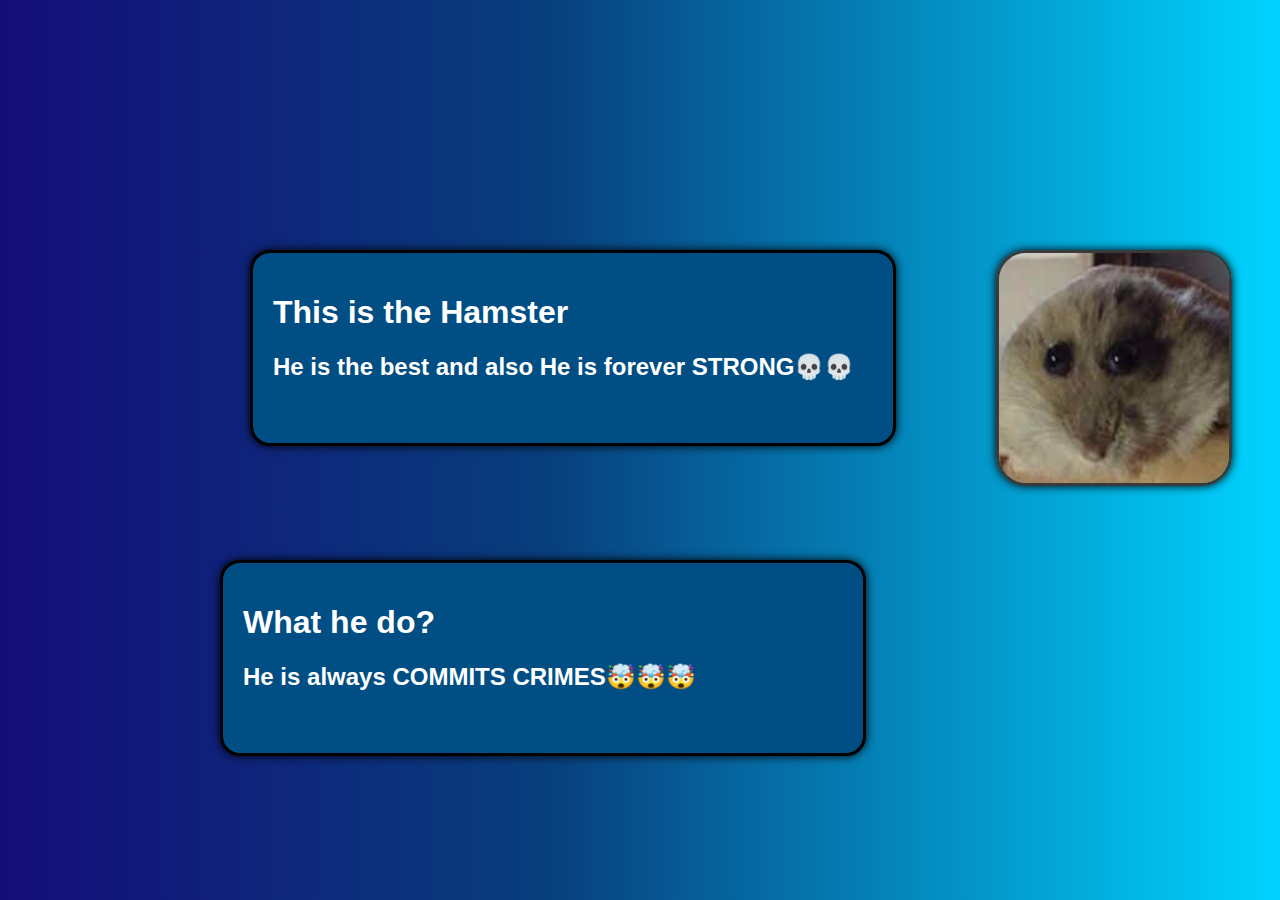
==== index.html @ 99b7d0bd "correct file connection" ====
<!DOCTYPE html>
<html lang="en">
<head>
  <meta charset="UTF-8">
  <meta name="viewport" content="width=device-width, initial-scale=1.0">
  <title>Home</title>
  <link rel="stylesheet" href="assets/style/style.css">
</head>
<body>
  <!-- Intro -->
  <div class="intro">
    <div class="intro_content">

      <div class="intro_text">
        <h1>This is the Hamster</h1>
        <h2>He is the best and also He is forever STRONG💀💀</h2>
      </div>

      <div>
        <img src="assets/img/Hamster.jpg" alt="" class="intro_img">
      </div>

      <div class="intro_message">
        <h1>What he do?</h1>
        <h2>He is always COMMITS CRIMES🤯🤯🤯</h2>
      </div>
    </div>
  </div>

  <script src="script.js"></script>
</body>
</html>
---- assets/style/style.css ----
body {
  font-family: 'Trebuchet MS', 'Lucida Sans Unicode', 'Lucida Grande', 'Lucida Sans', Arial, sans-serif;
  background-color: #303030;
  color: #fff;
  margin: 0;
}



/* Intro */
.intro {
  display: flex;
  width: 100%;
  height: 100vh;
  background: linear-gradient(90deg, rgba(20,13,121,1) 0%, rgba(8,63,125,1) 43%, rgba(0,212,255,1) 100%);
}

.intro_content {
  margin: 250px;
  display: flex;
}

.intro_text {
  font-size: 16px;

  width: 600px;
  height: 150px;

  padding: 20px;

  box-shadow: 0 0 10px #000;
  border-radius: 20px;
  border: 3px solid #000;
  background-color: rgb(0, 78, 131);
}

.intro_img {
  width: 230px;
  height: 230px;

  box-shadow: 0 0 10px #000;
  margin: 0 100px;
  border-radius: 30px;
  border: 3px solid #3a3a3a;
}

.intro_message {
  position: absolute;
  font-size: 16px;

  width: 600px;
  height: 150px;

  margin: 310px -30px;
  padding: 20px;

  box-shadow: 0 0 10px #000;
  border-radius: 20px;
  border: 3px solid #000;
  background-color: rgb(0, 78, 131);
}
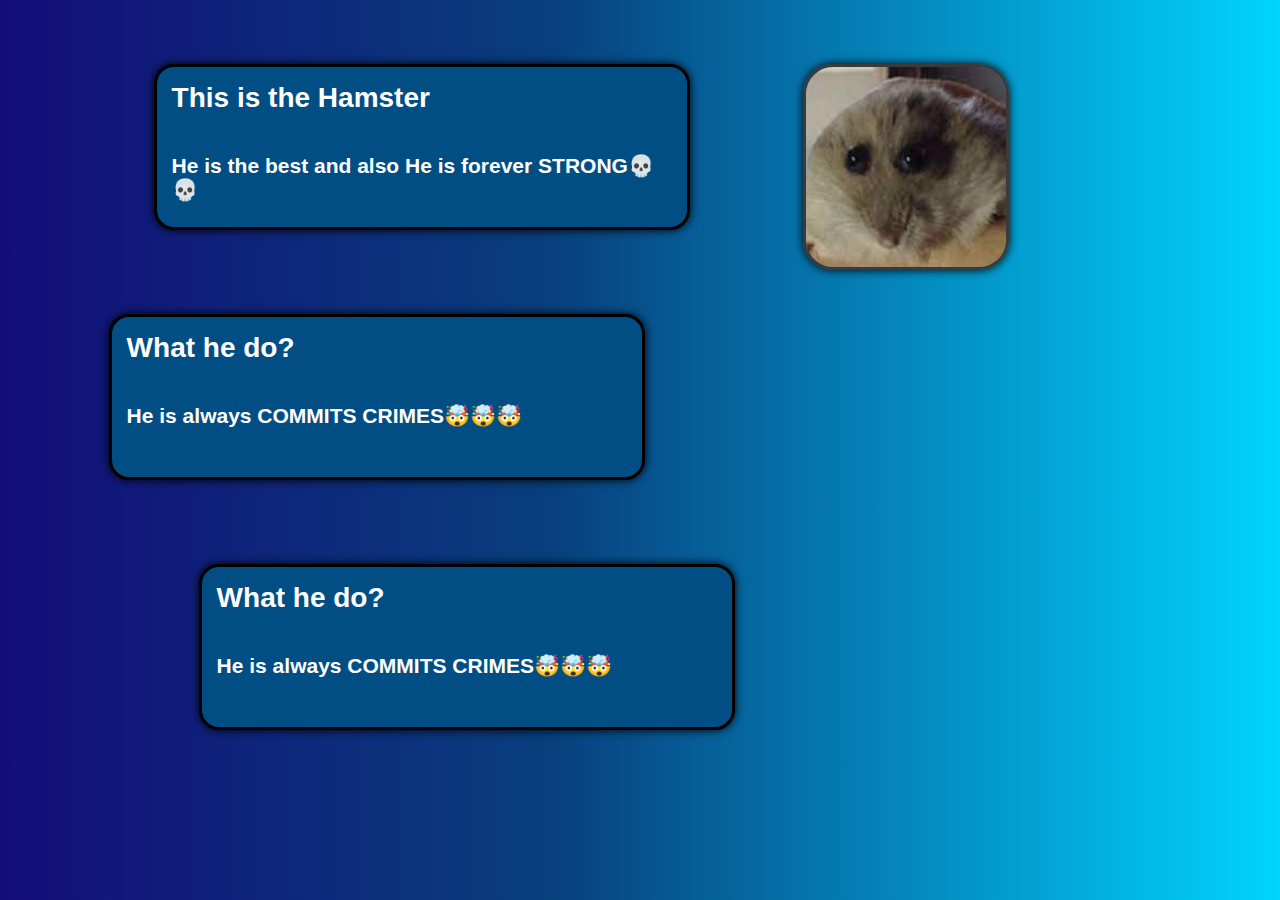
==== commit 7d0c2bab: "added optimization for almost all devices" ====
--- a/index.html
+++ b/index.html
@@ -10,20 +10,26 @@
   <!-- Intro -->
   <div class="intro">
     <div class="intro_content">
-
-      <div class="intro_text">
+      
+      <div class="intro_message1">
         <h1>This is the Hamster</h1>
         <h2>He is the best and also He is forever STRONG💀💀</h2>
       </div>
-
+      
       <div>
         <img src="assets/img/Hamster.jpg" alt="" class="intro_img">
       </div>
-
-      <div class="intro_message">
+      
+      <div class="intro_message2">
         <h1>What he do?</h1>
         <h2>He is always COMMITS CRIMES🤯🤯🤯</h2>
       </div>
+      
+      <div class="intro_message3">
+        <h1>What he do?</h1>
+        <h2>He is always COMMITS CRIMES🤯🤯🤯</h2>
+      </div>
+      
     </div>
   </div>
 
--- a/assets/style/style.css
+++ b/assets/style/style.css
@@ -2,6 +2,10 @@
   font-family: 'Trebuchet MS', 'Lucida Sans Unicode', 'Lucida Grande', 'Lucida Sans', Arial, sans-serif;
   background-color: #303030;
   color: #fff;
+  margin: 0;
+}
+
+h1, h2, h3, h4, h5, h6 {
   margin: 0;
 }
 
@@ -16,13 +20,27 @@
 }
 
 .intro_content {
-  margin: 250px;
+  margin: 5% 12%;
   display: flex;
-}
-
-.intro_text {
   font-size: 16px;
 
+  h1, h2 {
+    margin: 0 0 40px 0;
+  }
+}
+
+.intro_img {
+  width: 230px;
+  height: 230px;
+
+  margin: 0 60%;
+
+  box-shadow: 0 0 10px #000;
+  border-radius: 30px;
+  border: 3px solid #3a3a3a;
+}
+
+.intro_message1 {
   width: 600px;
   height: 150px;
 
@@ -34,24 +52,13 @@
   background-color: rgb(0, 78, 131);
 }
 
-.intro_img {
-  width: 230px;
-  height: 230px;
-
-  box-shadow: 0 0 10px #000;
-  margin: 0 100px;
-  border-radius: 30px;
-  border: 3px solid #3a3a3a;
-}
-
-.intro_message {
+.intro_message2 {
   position: absolute;
-  font-size: 16px;
 
   width: 600px;
   height: 150px;
 
-  margin: 310px -30px;
+  margin: 300px -50px;
   padding: 20px;
 
   box-shadow: 0 0 10px #000;
@@ -60,4 +67,257 @@
   background-color: rgb(0, 78, 131);
 }
 
-
+.intro_message3 {
+  position: absolute;
+
+  width: 600px;
+  height: 150px;
+
+  margin: 600px 50px;
+  padding: 20px;
+
+  box-shadow: 0 0 10px #000;
+  border-radius: 20px;
+  border: 3px solid #000;
+  background-color: rgb(0, 78, 131);
+}
+
+
+
+@media (max-width: 1350px) {
+  .intro_content {
+    font-size: 14px;
+  }
+
+  .intro_message1 {
+    width: 500px;
+    height: 130px;
+
+    padding: 15px;
+  }
+
+  .intro_message2 {
+    width: 500px;
+    height: 130px;
+
+    margin: 250px -45px;
+    padding: 15px;
+  }
+
+  .intro_message3 {
+    width: 500px;
+    height: 130px;
+
+    margin: 500px 45px;
+    padding: 15px;
+  }
+
+  .intro_img {
+    width: 200px;
+    height: 200px;
+
+    margin: 0 55%;
+  }
+}
+
+@media (max-width: 1200px) {
+  .intro_content {
+    font-size: 12px;
+  }
+
+  .intro_message1 {
+    width: 400px;
+    height: 130px;
+
+    padding: 15px;
+  }
+
+  .intro_message2 {
+    width: 400px;
+    height: 130px;
+
+    margin: 225px -40px;
+    padding: 15px;
+  }
+
+  .intro_message3 {
+    width: 400px;
+    height: 130px;
+
+    margin: 450px 40px;
+    padding: 15px;
+  }
+
+  .intro_img {
+    width: 180px;
+    height: 180px;
+
+    margin: 0 40%;
+  }
+}
+
+@media (max-width: 992px) {
+  .intro {
+  background: linear-gradient(0deg, rgba(20,13,121,1) 0%, rgba(8,63,125,1) 53%, rgba(0,212,255,1) 100%);
+  }
+
+  .intro_content {
+    font-size: 12px;
+
+      h1, h2 {
+    margin: 0 0 25px 0;
+    }
+  }
+
+  .intro_message1 {
+    width: 370px;
+    height: 100px;
+
+    padding: 15px;
+  }
+
+  .intro_message2 {
+    width: 370px;
+    height: 100px;
+
+    margin: 200px -30px;
+    padding: 15px;
+  }
+
+  .intro_message3 {
+    width: 370px;
+    height: 100px;
+
+    margin: 400px 30px;
+    padding: 15px;
+  }
+
+  .intro_img {
+    width: 145px;
+    height: 145px;
+
+    margin: 0 40%;
+  }
+}
+
+@media (max-width: 768px) {
+  .intro_content {
+    font-size: 11px;
+    margin: 20px 30px;
+  }
+
+  .intro_message1 {
+    width: 300px;
+    height: 80px;
+
+    padding: 20px;
+  }
+
+  .intro_message2 {
+    width: 300px;
+    height: 80px;
+
+    padding: 20px;
+    margin: 200px -20px;
+  }
+
+  .intro_message3 {
+    width: 300px;
+    height: 80px;
+
+    padding: 20px;
+    margin: 400px 20px;
+  }
+
+  .intro_img {
+
+    width: 100px;
+    height: 100px;
+
+    margin: 0 40px;
+  }
+}
+
+@media (max-width: 580px) {
+  .intro_content {
+    font-size: 10px;
+    margin: 15px 18px;
+
+    h1, h2 {
+    margin: 0 0 15px 0;
+    }
+  }
+
+  .intro_message1 {
+    width: 300px;
+    height: 80px;
+
+    padding: 5px;
+  }
+
+  .intro_message2 {
+    width: 300px;
+    height: 80px;
+
+    padding: 5px;
+    margin: 150px -15px;
+  }
+
+  .intro_message3 {
+    width: 300px;
+    height: 80px;
+
+    padding: 5px;
+    margin: 300px 15px;
+  }
+
+  .intro_img {
+
+    width: 90px;
+    height: 90px;
+
+    margin: 0 20px;
+  }
+}
+
+@media (max-width: 480px) {
+  .intro_content {
+    font-size: 8px;
+    margin: 15px 18px;
+
+    h1, h2 {
+    margin: 0 0 10px 0;
+    }
+  }
+
+  .intro_message1 {
+    width: 200px;
+    height: 70px;
+
+    padding: 5px;
+  }
+
+  .intro_message2 {
+    width: 200px;
+    height: 70px;
+
+    padding: 5px;
+    margin: 110px -15px;
+  }
+
+  .intro_message3 {
+    width: 200px;
+    height: 70px;
+
+    padding: 5px;
+    margin: 220px 15px;
+  }
+
+  .intro_img {
+
+    width: 80px;
+    height: 80px;
+
+    margin: 0 20px;
+  }
+}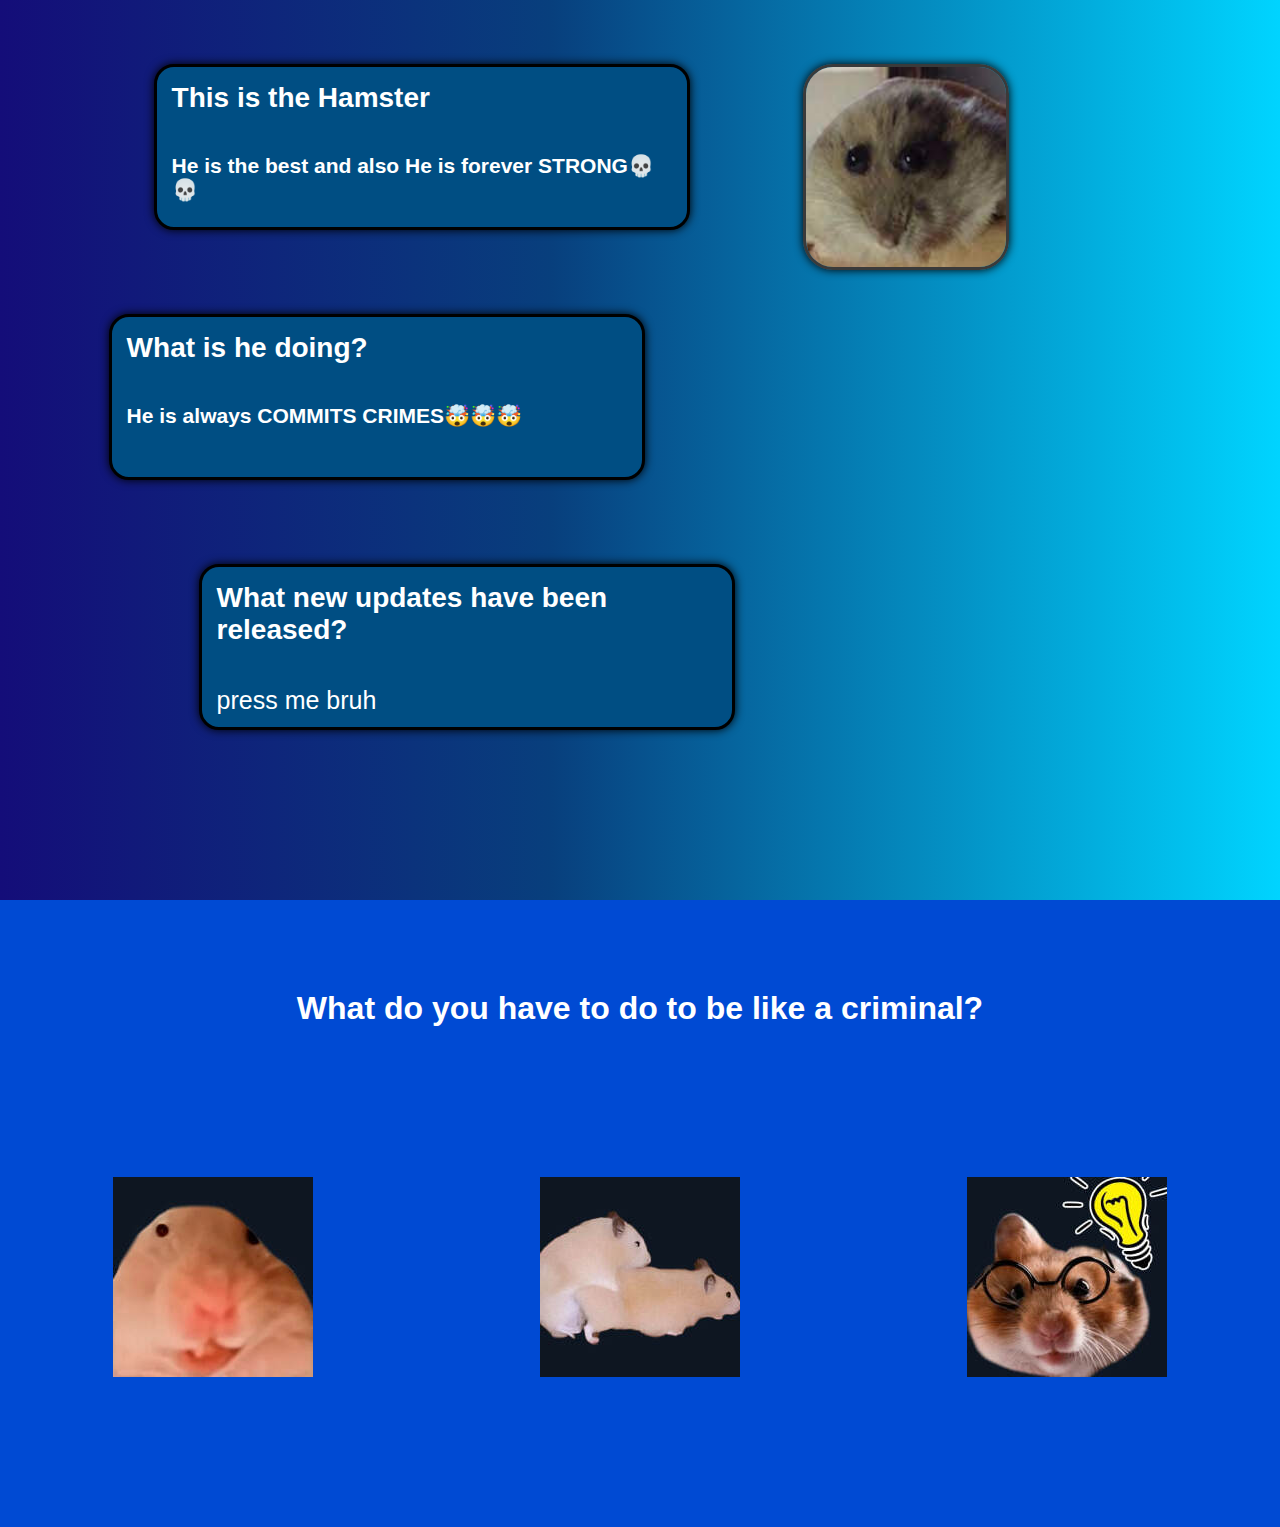
==== commit 0f2795b4: "Adding what you need to do to be a criminal" ====
--- a/index.html
+++ b/index.html
@@ -21,15 +21,48 @@
       </div>
       
       <div class="intro_message2">
-        <h1>What he do?</h1>
+        <h1>What is he doing?</h1>
         <h2>He is always COMMITS CRIMES🤯🤯🤯</h2>
       </div>
       
       <div class="intro_message3">
-        <h1>What he do?</h1>
-        <h2>He is always COMMITS CRIMES🤯🤯🤯</h2>
+        <h1>What new updates have been released?</h1>
+        <a href="#" class="intro_appdate">press me bruh</a>
       </div>
       
+    </div>
+  </div>
+
+
+  <!-- What do you have to do to be like a criminal? -->
+  <div>
+    <div>
+      <h1 class="criminal_title">What do you have to do to be like a criminal?</h1>
+    </div>
+
+    <div class="criminals">
+
+      <div class="criminals_bluelet">
+        <div class="criminals_1">
+          <img src="assets/img/Criminal/Crim_1.jpg" alt="">
+          <h3 class="criminals_1_text">You shouldn't be suspicious</h3>
+        </div>
+      </div>
+
+      <div class="criminals_bluelet">
+        <div class="criminals_2">
+          <img src="assets/img/Criminal/Crim_2.jpg" alt="">
+          <h3 class="criminals_2_text">Do crime</h3>
+        </div>
+      </div>
+
+      <div class="criminals_bluelet">
+        <div class="criminals_3">
+          <img src="assets/img/Criminal/Crim_3.jpg" alt="">
+          <h3 class="criminals_3_text">Do smart crime</h3>
+        </div>
+      </div>
+
     </div>
   </div>
 
--- a/assets/style/style.css
+++ b/assets/style/style.css
@@ -1,6 +1,6 @@
 body {
   font-family: 'Trebuchet MS', 'Lucida Sans Unicode', 'Lucida Grande', 'Lucida Sans', Arial, sans-serif;
-  background-color: #303030;
+  background-color: #004ad3;
   color: #fff;
   margin: 0;
 }
@@ -82,6 +82,19 @@
   background-color: rgb(0, 78, 131);
 }
 
+.intro_appdate {
+  font-size: 30px;
+
+  text-decoration: none;
+  color: #fff;
+
+  transition: all 0.2s;
+}
+
+.intro_appdate:hover {
+  color: #6e6e6e;
+}
+
 
 
 @media (max-width: 1350px) {
@@ -118,6 +131,10 @@
 
     margin: 0 55%;
   }
+
+  .intro_appdate {
+    font-size: 25px;
+  }
 }
 
 @media (max-width: 1200px) {
@@ -154,6 +171,10 @@
 
     margin: 0 40%;
   }
+
+  .intro_appdate {
+    font-size: 25px;
+  }
 }
 
 @media (max-width: 992px) {
@@ -197,6 +218,10 @@
     height: 145px;
 
     margin: 0 40%;
+  }
+
+  .intro_appdate {
+    font-size: 20px;
   }
 }
 
@@ -225,7 +250,7 @@
     width: 300px;
     height: 80px;
 
-    padding: 20px;
+    padding: 25px;
     margin: 400px 20px;
   }
 
@@ -235,6 +260,10 @@
     height: 100px;
 
     margin: 0 40px;
+  }
+
+  .intro_appdate {
+    font-size: 18px;
   }
 }
 
@@ -278,6 +307,10 @@
 
     margin: 0 20px;
   }
+
+  .intro_appdate {
+    font-size: 16px;
+  }
 }
 
 @media (max-width: 480px) {
@@ -320,4 +353,175 @@
 
     margin: 0 20px;
   }
+
+  .intro_appdate {
+    font-size: 15px;
+  }
+}
+
+
+/* What do you have to do to be like a criminal? */
+.criminal_title {
+  display: flex;
+  justify-content: center;
+
+  margin: 90px 0px;
+}
+
+.criminals {
+  display: flex;
+
+  margin: 150px 0;
+}
+
+.criminals_bluelet {
+  display: flex;
+
+  margin: 0 auto;
+
+  background-color: #4f00ce;
+}
+
+/* Criminals */
+.criminals_1 {
+  position: relative;
+
+  width: 200px;
+  height: 200px;
+
+  transition: all 0.3s ease;
+
+  background: linear-gradient(90deg, rgba(20,13,121,1) 0%, rgba(8,63,125,1) 43%, rgba(0,212,255,1) 100%);
+}
+
+.criminals_1 img {
+  object-fit: cover;
+  transition: all 0.3s ease;
+}
+
+.criminals_1_text {
+  position: absolute;
+  text-align: center;
+
+  top: 50%;
+  left: 50%;
+
+  user-select: none;
+  
+  font-size: 24px;
+  opacity: 0;
+
+  transform: translate(-50%, -50%);
+  transition: all 0.3s ease;
+}
+
+
+
+.criminals_2 {
+  position: relative;
+
+  width: 200px;
+  height: 200px;
+
+  transition: all 0.3s ease;
+
+  background: linear-gradient(90deg, rgba(20,13,121,1) 0%, rgba(8,63,125,1) 43%, rgba(0,212,255,1) 100%);
+}
+
+.criminals_2_text {
+  position: absolute;
+  text-align: center;
+
+  top: 50%;
+  left: 50%;
+
+  user-select: none;
+  
+  font-size: 24px;
+  opacity: 0;
+
+  transform: translate(-50%, -50%);
+  transition: all 0.3s ease;
+}
+
+
+
+.criminals_2 img {
+  transition: all 0.3s ease;
+}
+
+
+
+.criminals_3 {
+  position: relative;
+
+  width: 200px;
+  height: 200px;
+
+  transition: all 0.3s ease;
+
+  background: linear-gradient(90deg, rgba(20,13,121,1) 0%, rgba(8,63,125,1) 43%, rgba(0,212,255,1) 100%);
+}
+
+.criminals_3 img {
+  transition: all 0.3s ease;
+}
+
+.criminals_3_text {
+  position: absolute;
+  text-align: center;
+
+  top: 50%;
+  left: 50%;
+
+  user-select: none;
+  
+  font-size: 24px;
+  opacity: 0;
+
+  transform: translate(-50%, -50%);
+  transition: all 0.3s ease;
+}
+
+
+
+/* Criminals animation */
+.criminals_1:hover {
+  transform: translate(10px, -10px);
+}
+
+.criminals_1:hover img {
+  opacity: 0.5;
+}
+
+.criminals_1:hover h3{
+  opacity: 1; 
+}
+
+
+
+.criminals_2:hover {
+  transform: translate(10px, -10px);
+}
+
+.criminals_2:hover img{
+  opacity: 0.5;
+}
+
+.criminals_2:hover h3{
+  opacity: 1; 
+}
+
+
+
+.criminals_3:hover {
+  transform: translate(10px, -10px);
+}
+
+.criminals_3:hover img{
+  opacity: 0.5;
+}
+
+.criminals_3:hover h3{
+  opacity: 1; 
 }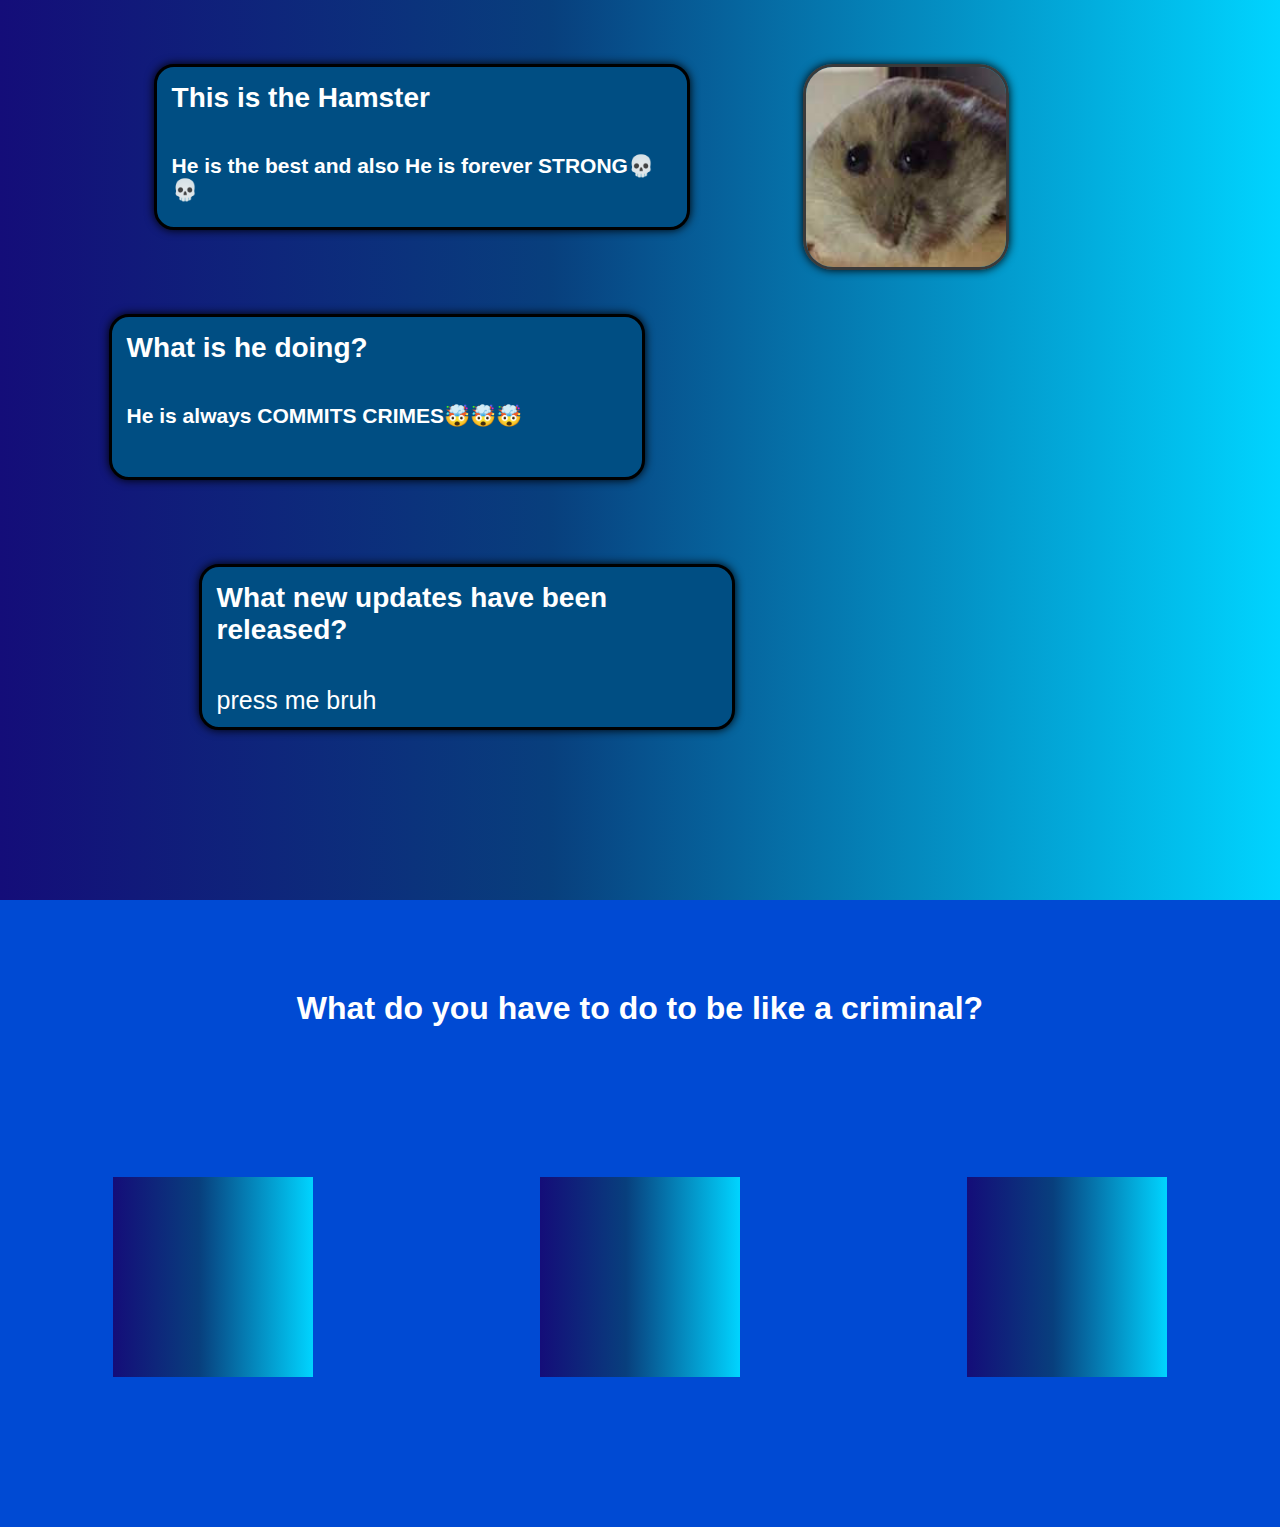
==== commit b10178cf: "Add index" ====
--- a/index.html
+++ b/index.html
@@ -5,6 +5,7 @@
   <meta name="viewport" content="width=device-width, initial-scale=1.0">
   <title>Home</title>
   <link rel="stylesheet" href="assets/style/style.css">
+  <link rel="icon" href="assets/img/Hamster.jpg" type="image/x-icon">
 </head>
 <body>
   <!-- Intro -->
@@ -27,7 +28,7 @@
       
       <div class="intro_message3">
         <h1>What new updates have been released?</h1>
-        <a href="#" class="intro_appdate">press me bruh</a>
+        <a href="assets/html/updates.html" class="intro_appdate">press me bruh</a>
       </div>
       
     </div>
@@ -44,21 +45,21 @@
 
       <div class="criminals_bluelet">
         <div class="criminals_1">
-          <img src="assets/img/Criminal/Crim_1.jpg" alt="">
+          <img src="assets/img/Criminal/Crim_1_200px.jpg" alt="">
           <h3 class="criminals_1_text">You shouldn't be suspicious</h3>
         </div>
       </div>
 
       <div class="criminals_bluelet">
         <div class="criminals_2">
-          <img src="assets/img/Criminal/Crim_2.jpg" alt="">
+          <img src="assets/img/Criminal/Crim_2_200px.jpg" alt="">
           <h3 class="criminals_2_text">Do crime</h3>
         </div>
       </div>
 
       <div class="criminals_bluelet">
         <div class="criminals_3">
-          <img src="assets/img/Criminal/Crim_3.jpg" alt="">
+          <img src="assets/img/Criminal/Crim_3_200px.jpg" alt="">
           <h3 class="criminals_3_text">Do smart crime</h3>
         </div>
       </div>
@@ -66,6 +67,12 @@
     </div>
   </div>
 
+
+  <!-- Crime statistics of that hamster -->
+   <div>
+
+   </div>
+
   <script src="script.js"></script>
 </body>
 </html>